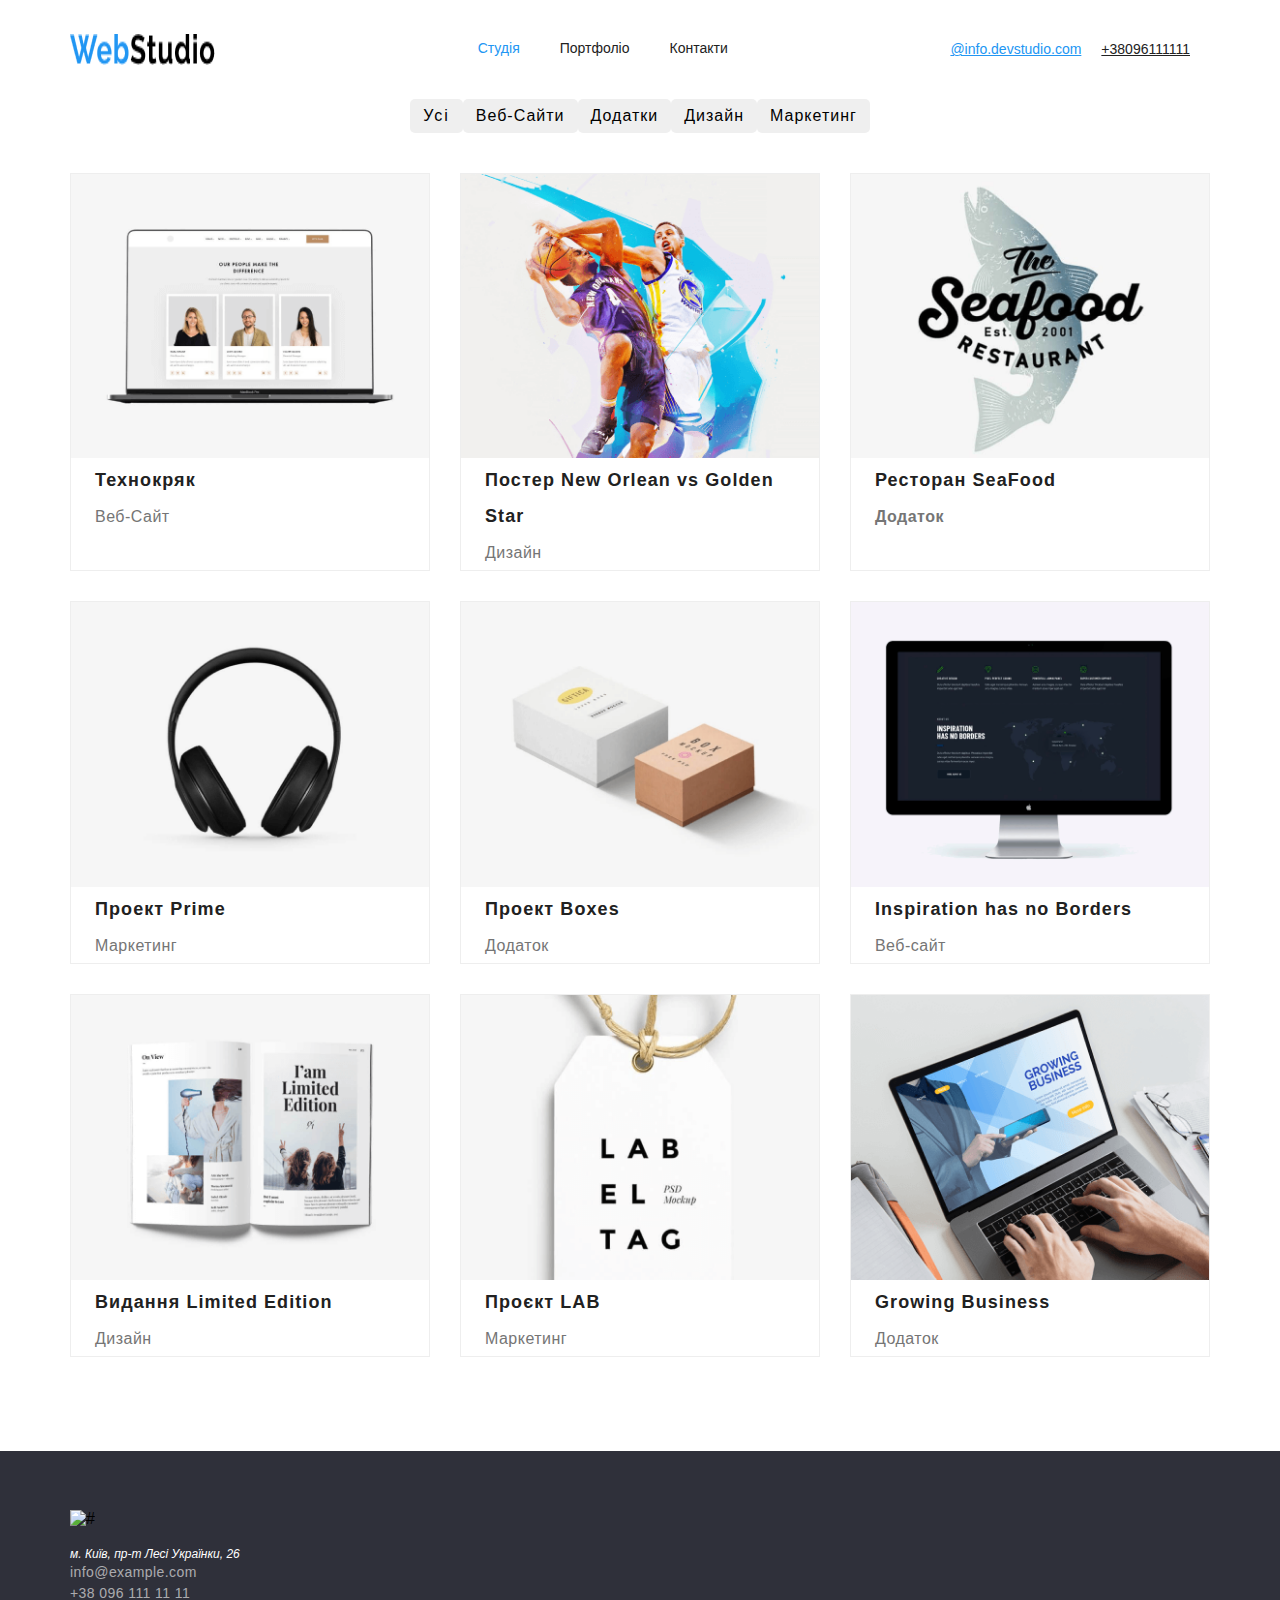
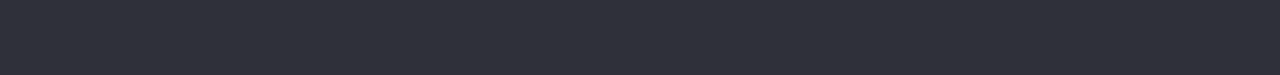
==== portfolio.html @ 406a7223 "HW-10" ====
<!DOCTYPE html>
<html lang="en">
  <head>
    <meta charset="UTF-8" />
    <meta name="viewport" content="width=device-width, initial-scale=1.0" />
    <title>HW-9</title>
    <link rel="stylesheet" href="css/normalize.css">
    <link rel="stylesheet" href="css/main.css">
    <link rel="stylesheet" href="css/portfolio.css" />
  </head>
  <body>
    <header class="header">
      <div class="container">
      <img class="header-img" src="Img/webstudiochernii.png" alt="#" />
     
      <nav class="header-nav">
        <ul class="header-nav-list">
          <li class="header-nav-item_active"><a href="/index.html">Студія</a></li>
          <li class="header-nav-item"><a href="portfolio.html" target="_blank">Портфоліо</a></li>
          <li class="header-nav-item"><a href="#">Контакти</a></li>
        </ul>
      </nav>
       <div class="mail-tel">
      <a class="header-mail" href="mailto:@info.devstudio.com"
        >@info.devstudio.com</a
      >
      <a class="header-tel" href="tel:+38096111111">+38096111111</a>
    </div>
    </div>
    
    </header>
    <main>
      <div class="container">
      <div class="container-for-button123">
        <button class="button1 but" type="button">Усі</button>
        <button class="button2 but" type="button">Веб-Сайти</button>
        <button class="button3 but" type="button">Додатки</button>
        <button class="button4 but" type="button">Дизайн</button>
        <button class="button5 but" type="button">Маркетинг</button>
      </div>
      <section class="sec2">
        <figure class="figures">
          <img src="Img/foto.png" alt="#" width="250px" />
          <figcaption class="texnokrak">
            Технокряк <br />
            <span class="vtexnokrak"> Веб-Сайт</span>
          </figcaption>
        </figure>
       
        <figure class="figures">
          <img src="Img/img (1).png" alt="#" width="250px" />
          <figcaption class="poster1">
            Постер New Orlean vs Golden Star <br />
            <span class="poster1-2"> Дизайн</span>
          </figcaption>
        </figure>
       
        <figure class="figures">
          <img src="Img/img копія.png" alt="#" width="250px" />
          <figcaption class="poster2">
            Ресторан SeaFood <br />
            <span class="poster2-2"> Додаток</span>
          </figcaption>
        </figure>
      
        <figure class="figures">
          <img
            src="Img/img копія 2.png"
            alt="#"
            width="250px"
          />
          <figcaption class="poster3">
            Проект Prime <br />
            <span class="poster3-2"> Маркетинг</span>
          </figcaption>
        </figure>
       
        <figure class="figures">
          <img
            src="Img/img копія 3.png"
            alt="#"
            width="250px"
          />
          <figcaption class="poster4">
            Проект Boxes <br />
            <span class="poster4-2">Додаток</span>
          </figcaption>
        </figure>
     
        <figure class="figures">
          <img
            src="Img/img копія 4.png"
            alt="#"
            width="250px"
          />
          <figcaption class="poster5">
            Inspiration has no Borders <br />
            <span class="poster5-2"> Веб-сайт</span>
          </figcaption>
        </figure>
    
        <figure class="figures figs">
          <img
            src="Img/img копія 5.png"
            alt="#"
            width="250px"
          />
          <figcaption class="poster6">
            Видання Limited Edition <br />
            <span class="poster6-2">Дизайн</span>
          </figcaption>
        </figure>
      
        <figure class="figures figs">
          <img
            src="Img/img копія 6.png"
            alt="#"
            width="250px"
          />
          <figcaption class="poster7">
            Проєкт LAB <br />
            <span class="poster7-2">Маркетинг</span>
          </figcaption>
        </figure>
     
        <figure class="figures figs">
          <img
            src="Img/img копія 7.png"
            alt="#"
            width="300px"
          />
          <figcaption class="poster8">
            Growing Business <br />
            <span class="poster8-2">Додаток</span>
          </figcaption>
        </figure>
      </section>
    </div>
    </main>
 
    <footer class="foot-container-1">
      <div class="container">
        <div class="foot-imgg">
      <img class="foot-img" src="Img/webstudio.png" alt="#" />
    </div>
      <div class="foot-adr">
      <address class="adress1">м. Київ, пр-т Лесі Українки, 26</address>
      <a class="email100" href="mailto:info@example.com">info@example.com</a>
        <br>
      <a class="tel22" href="tel: +38 096 111 11 11">+38 096 111 11 11</a>
    </div>
    </div>
    </footer>
  </body>
</html>
---- css/main.css ----
* {
  font-family: "Roboto", sans-serif;
}
body {
  margin: 0;
  padding: 0;
}
:root {
  --clr: #2196f3;
}

.header-nav-list {
  list-style: none;
  display: flex;
  justify-content: center;
}
.header-nav-item a {
  font-weight: 500;
  font-size: 14px;
  text-decoration: none;
  margin: 20px;
  color: #212121;
  vertical-align: top;
}
.header-nav-item_active a {ƒ
  font-weight: 500;
  font-size: 14px;
  text-decoration: none;
  margin: 20px;
  color: #212121;
  vertical-align: top;
  color: var(--clr);
}
.header-nav-item:hover a {
  color: var(--clr);
}

.header-mail {
  color: var(--clr);
  font-size: 14px;
  font-weight: 500;
  text-align: left;
  display: flex;
  justify-content: right;
  padding-right: 20px;
}
.header-tel {
  color: #212121;
  font-size: 14px;
  font-weight: 500;
  text-align: left;
  display: flex;
  justify-content: right;
  padding-right: 20px;
}

.header-tel:hover {
  color: var(--clr);
}
.efektivni {
  padding: 200px 0;
  background-color: #2f303a;
background-image:
 linear-gradient(
  to bottom,
  rgba(47, 48, 58, 0.4) ,
  rgba(47, 49, 60, 0.4)
 )
 ,
url("../Img/overlay.png");
background-position: center;
background-size: cover;
background-repeat: no-repeat;

}

.main-h {
 
text-align: center;
  color: white;
  font-size: 44px;
  font-weight: 900;
  line-height: 1.5;
  letter-spacing: 0.06em;
}
/* .main-button {
  
  display: block;
  margin: 20px auto 20px;
} */
.main-button {
  display: block;
  margin: 20px auto 20px;
  flex-direction: column;
  align-items: center;
  padding: 6px 14px;
  font-family: -apple-system, BlinkMacSystemFont, 'Roboto', sans-serif;
  border-radius: 6px;
  border: none;

  color: #fff;
  background: linear-gradient(180deg, #4B91F7 0%, #367AF6 100%);
   background-origin: border-box;
  box-shadow: 0px 0.5px 1.5px rgba(54, 122, 246, 0.25), inset 0px 0.8px 0px -0.25px rgba(255, 255, 255, 0.2);
  user-select: none;
  -webkit-user-select: none;
  touch-action: manipulation;
}
.main-button:focus {
  box-shadow: inset 0px 0.8px 0px -0.25px rgba(255, 255, 255, 0.2), 0px 0.5px 1.5px rgba(54, 122, 246, 0.25), 0px 0px 0px 3.5px rgba(58, 108, 217, 0.5);
  outline: 0;
  padding: 7px 15px;
}
.header-img {
  display: block;
  width: 145px;
  height: 31px;
  
}
.table-govitem {
  text-transform: uppercase;
  padding-left: 65px;
  font-size: 14px;
  font-weight: 700;
  line-height: 1;
  color: #212121;
}
table {
  margin-top: 100px;
  border: 0px solid black;
  display: flex;
  justify-content: center;
}
.table-item {
  font-size: 14px;
  font-weight: 400;
  line-height: 1.5;
  padding-left: 25px;
  color: #757575;
}
.sec-h {


  font-size: 36px;
  font-weight: 700;
  line-height: 1.8;
  letter-spacing: 0.03em;
  text-align: center;
  padding-bottom: 50px;
}
.div {
  display: flex;
  flex-direction: column;

}
.main_sec_divv {
  justify-content: center;
}
.container-img {

  margin-bottom: 94px;
  display: flex;
  justify-content: space-between;
}

.main_section_title {
padding-top: 94px;
margin-bottom: 50px;
}
.main-secc {
  background-color: #f5f4fa;
}
.main-secc h1 {
  font-size: 36px;
  font-weight: 700;
  line-height: 175%;
  text-align: center;
  padding-top: 100px;
}

.secc-figure {
  display: inline-block;
  vertical-align: middle;
  margin: 0;
  box-shadow:  0 2px 5px 2px    rgba(0, 0, 0, 0.14);
 
}
.secc-figure figcaption {
  margin-top: 30px;
  margin-bottom: 30px;
  
}



.container-figure {
  padding-bottom: 94px;
  display: flex;
  justify-content: space-between;
} 
.secc-figure img {
  width: 220px;
}
.secc-figure figcaption {
  font-size: 16px;
  font-weight: 500;
  line-height: 1.1;
  text-align: center;
  color: #212121;
}
.secc_figure_span {
  font-size: 16px;
  font-weight: 400;
  line-height: 1.1;
  text-align: center;
  color: #757575;
}
.footer {
  padding-top: 40px;
  padding-bottom: 40px;
  background-color: #2f303a;
}
.footer address {
  font-size: 14px;
  font-weight: 400;
  line-height: 1.3;
  color: #ffffff;
}
.footer a {
  text-decoration: none;
  font-size: 14px;
  font-weight: 400;
  line-height: 1.3;
  color: rgba(255, 255, 255, 0.6);
}

.foot-adr {
  margin-top: 20px;
  margin-bottom: 9px;
}
#foot-email {
  margin-top: 9px ;
}
.foot-container {

}
.header {
  padding-top: 24px;
  padding-bottom: 25px;
}
.header .container { 
  display: flex;
  justify-content: space-between;
  align-items: center; 
}
.container {
  max-width: 1170px;
  padding: 0 15px;
  margin: 0 auto;
}

.mail-tel {
  display: flex;
}
.main-list {
  margin:  94px 0 94px 0;
  list-style: none;
  display: flex;
  justify-content: space-between;
  padding: 0;
}

.mail-item  h3 {
  font-weight: 700;
  color: rgba(33, 33, 33, 1);
  text-transform: uppercase;
  font-size: 16px;
}
.mail-item p {
color: rgba(117, 117, 117, 1);
}
.mail-item::before {
 content: "";
 background-image: url("../Img/antenna\ 1.png");
 background-color: rgba(245, 244, 250, 1);
 display: block;
 width: 100%;
 height: 100px;
 background-repeat: no-repeat;
 background-position: center;
}
.mail-item2::before {
  background-image: url(../Img/clock\ 1.png); 
}
.mail-item3::before {
  background-image: url("../Img/diagram\ 1.png"); 
}
.mail-item4::before {
  background-image: url("../Img/astronaut\ 1.png");
}
---- css/portfolio.css ----
*{
  font-weight: "Roboto", sans-serif;
  font-weight: 400;
  box-sizing: border-box;
}

.top-container {
  border-radius: 10px 10px 10px;
  padding-bottom: 10px;
  padding-top: 10px;
  border: 0 solid black;
}
.studio {
  font-family: "Roboto" , sans-serif;
  font-size: 14px;
  font-weight: 500;
  line-height: 1.2;
  letter-spacing: 0.02em;
  text-align: left;
  text-decoration: none;
  color: rgba(33, 33, 33, 1);
  
}

.webstudio1 {
  font-weight: 700;
  size: 26px;
  line-height: 2;
  color: rgba(33, 150, 243, 1);
  text-decoration: none;
 
}

.mail1 {
  text-decoration: none;
  color: cornflowerblue;
  font-family: "Roboto" , sans-serif;
  font-size: 14px;
  font-weight: 300;
  line-height: 1.2;
  letter-spacing: 0.02em;
  text-align: left;

}

.tel1 {
  font-family: "Roboto" , sans-serif;
  font-size: 14px;
  font-weight: 300;
  line-height: 1.2;
  letter-spacing: 0.02em;
  text-align: left;
  text-decoration: none;
  color: rgba(117, 117, 117, 1);
 
}

.studio:hover {
  color: rgba(33, 150, 243, 1);
}

.portfolio22 {
  font-family: "Roboto" , sans-serif;
  font-size: 14px;
  font-weight: 500;
  line-height: 1.2;
  letter-spacing: 0.02em;
  text-align: left;
  text-decoration: none;
  color: rgba(33, 33, 33, 1);

}

.portfolio22:hover {
  color: rgba(33, 150, 243, 1);
}

.kontakti {
  font-family: "Roboto" , sans-serif;
  font-size: 14px;
  font-weight: 500;
  line-height:1.2;
  letter-spacing: 0.02em;
  text-align: left;
  text-decoration: none;
  color: rgba(33, 33, 33, 1);

}
.kontakti:hover {
  color: rgba(33, 150, 243, 1);
}
.button1 {
  font-family: "Roboto" , sans-serif;
  font-weight: 500;
  font-size: 16px;
  line-height: 1.2px;
  letter-spacing: 2px;
  padding: 7px 13px;
  border: 0px solid black;
  border-radius: 5px;
}
.button1:hover {
  color: white;
  background-color: rgba(33, 150, 243, 1);
}
.button2 {
  font-family: "Roboto" , sans-serif;
  font-weight: 500;
  font-size: 16px;
  line-height: 1.2;
  letter-spacing: 1px;
  padding: 7px 13px;
  border: 0px solid black;
  border-radius: 5px;
}
.button2:hover {
  color: white;
  background-color: rgba(33, 150, 243, 1);
}

.button3 {
  font-family: "Roboto" , sans-serif;
  font-weight: 500;
  font-size: 16px;
  line-height: 1.2;
  letter-spacing: 1px;
  padding: 7px 13px;
  border: 0px solid black;
  border-radius: 5px;
}
.button3:hover {
  color: white;
  background-color: rgba(33, 150, 243, 1);
}
.button4 {
  font-family: "Roboto" , sans-serif;
  font-weight: 500;
  font-size: 16px;
  line-height: 1.2;
  letter-spacing: 1px;
  padding: 7px 13px;
  border: 0px solid black;
  border-radius: 5px;
}
.button4:hover {
  color: white;
  background-color: rgba(33, 150, 243, 1);
}
.button5 {
  font-family: "Roboto" , sans-serif;
  font-weight: 500;
  font-size: 16px;
  line-height: 1.2;
  letter-spacing: 1px;
  padding: 7px 13px;
  border: 0px solid black;
  border-radius: 5px;
}
.button5:hover {
  color: white;
  background-color: rgba(33, 150, 243, 1);
}

.texnokrak {
  color: rgba(33, 33, 33, 1);
font-size: 18px;
font-weight: 700;
line-height: 36px;
letter-spacing: 0.06em;
text-align: left;

}
.vtexnokrak {
  font-size: 16px;
  font-family: "Roboto" , sans-serif;
  font-weight: 400;
  line-height: 30px;
  letter-spacing: 0.03em;
  text-align: left;
  color: rgba(117, 117, 117, 1);
}
.poster1 {
  color: rgba(33, 33, 33, 1);
font-size: 18px;
font-weight: 700;
line-height: 36px;
letter-spacing: 0.06em;
text-align: left;
  
}
.poster1-2 {
  font-size: 16px;
  font-family: "Roboto" , sans-serif;
  font-weight: 400;
  line-height: 2;
  letter-spacing: 0.03em;
  text-align: left;
  color: rgba(117, 117, 117, 1);
}
.poster2 {
  color: rgba(33, 33, 33, 1);
font-size: 18px;
font-weight: 700;
line-height: 36px;
letter-spacing: 0.06em;
text-align: left;

}
.poster2-2 {
  font-size: 16px;
  font-family: "Roboto" , sans-serif;
  font-weight: 900;
  line-height: 2;
  letter-spacing: 0.03em;
  text-align: left;
  color: rgba(117, 117, 117, 1);
}
.poster3 {
  color: rgba(33, 33, 33, 1);
  font-size: 18px;
  font-weight: 700;
  line-height: 36px;
  letter-spacing: 0.06em;
  text-align: left;


}
.poster3-2 {
  color: rgba(117, 117, 117, 1);
  font-size: 16px;
  font-family: "Roboto" , sans-serif;
  font-weight: 400;
  line-height: 2;
  letter-spacing: 0.03em;
  text-align: left;
}
.poster4 {
  color: rgba(33, 33, 33, 1);
  font-size: 18px;
  font-weight: 700;
  line-height: 36px;
  letter-spacing: 0.06em;
  text-align: left;
}
.poster4-2 {
  color: rgba(117, 117, 117, 1);
  font-size: 16px;
  font-family: "Roboto" , sans-serif;
  font-weight: 400;
  line-height: 2;
  letter-spacing: 0.03em;
  text-align: left;
}
.poster5 {
  color: rgba(33, 33, 33, 1);
  font-size: 18px;
  font-weight: 700;
  line-height: 36px;
  letter-spacing: 0.06em;
  text-align: left;
}
.poster5-2 {
  color: rgba(117, 117, 117, 1);
  font-size: 16px;
  font-family: "Roboto" , sans-serif;
  font-weight: 400;
  line-height: 2;
  letter-spacing: 0.03em;
  text-align: left;
}
.poster6 {
  color: rgba(33, 33, 33, 1);
  font-size: 18px;
  font-weight: 700;
  line-height: 36px;
  letter-spacing: 0.06em;
  text-align: left;
}
.poster6-2 {
  color: rgba(117, 117, 117, 1);
  font-size: 16px;
  font-family: "Roboto" , sans-serif;
  font-weight: 400;
  line-height: 2;
  letter-spacing: 0.03em;
  text-align: left;
}
.poster7 {
  color: rgba(33, 33, 33, 1);
  font-size: 18px;
  font-weight: 700;
  line-height: 36px;
  letter-spacing: 0.06em;
  text-align: left;
}
.poster7-2 {
  color: rgba(117, 117, 117, 1);
  font-size: 16px;
  font-family: "Roboto" , sans-serif;
  font-weight: 400;
  line-height: 2;
  letter-spacing: 0.03em;
  text-align: left;
}
.poster8 {
  color: rgba(33, 33, 33, 1);
  font-size: 18px;
  font-weight: 700;
  line-height: 36px;
  letter-spacing: 0.06em;
  text-align: left;
}
.poster8-2 {
  color: rgba(117, 117, 117, 1);
  font-size: 16px;
  font-family: "Roboto" , sans-serif;
  font-weight: 400;
  line-height: 2;
  letter-spacing: 0.03em;
  text-align: left;
}

.sec2 {
  display: flex;
  flex-wrap: wrap;
  gap: 30px ;
}

.container-for-button123 {
  display: flex;
  justify-content: center;
  display: flex;
  margin: 0;
  margin-bottom: 40px;
}
.figures {
  margin: 0;
  flex-basis: calc((100% - 60px) / 3);
  border: 1px solid rgba(238, 238, 238, 1) ;
  gap: 30px ;
}
.foot-container-1 {
  font-family: "Roboto" , sans-serif;
  font-weight: 300;
  background-color: rgba(47, 48, 58, 1);
  padding-bottom: 62px;
  padding-top: 59px;
}
.adress1 {
  color: white;
  font-size: 12px;
}
.email100 {
  color: rgba(255, 255, 255, 0.6);
  text-decoration: none;
  font-size: 14px;
  font-family: "Roboto" , sans-serif;
  font-weight: 300;
  font-size: 14px;
  font-weight: 400;
  line-height: 1.5;
  letter-spacing: 0.03em;
  text-align: left;
}
.tel22 {
  font-size: 14px;
  font-family: "Roboto" , sans-serif;
  font-weight: 300;
  line-height: 1.5;
  letter-spacing: 0.03em;
  text-align: left;
  color: rgba(255, 255, 255, 0.6);
  text-decoration: none;
  
}
.figures img {
  width: 100%;
}
.figures figcaption {
  padding: 0 0 0 24px;
}
.figures:hover {
  box-shadow:  0 2px 0 1px rgba(33, 33, 33, 25%);
}
.figs {
  margin-bottom: 94px;
}
.but:hover {
  box-shadow: 0 3px 0 1px rgba(33, 33, 33, 10%);
}
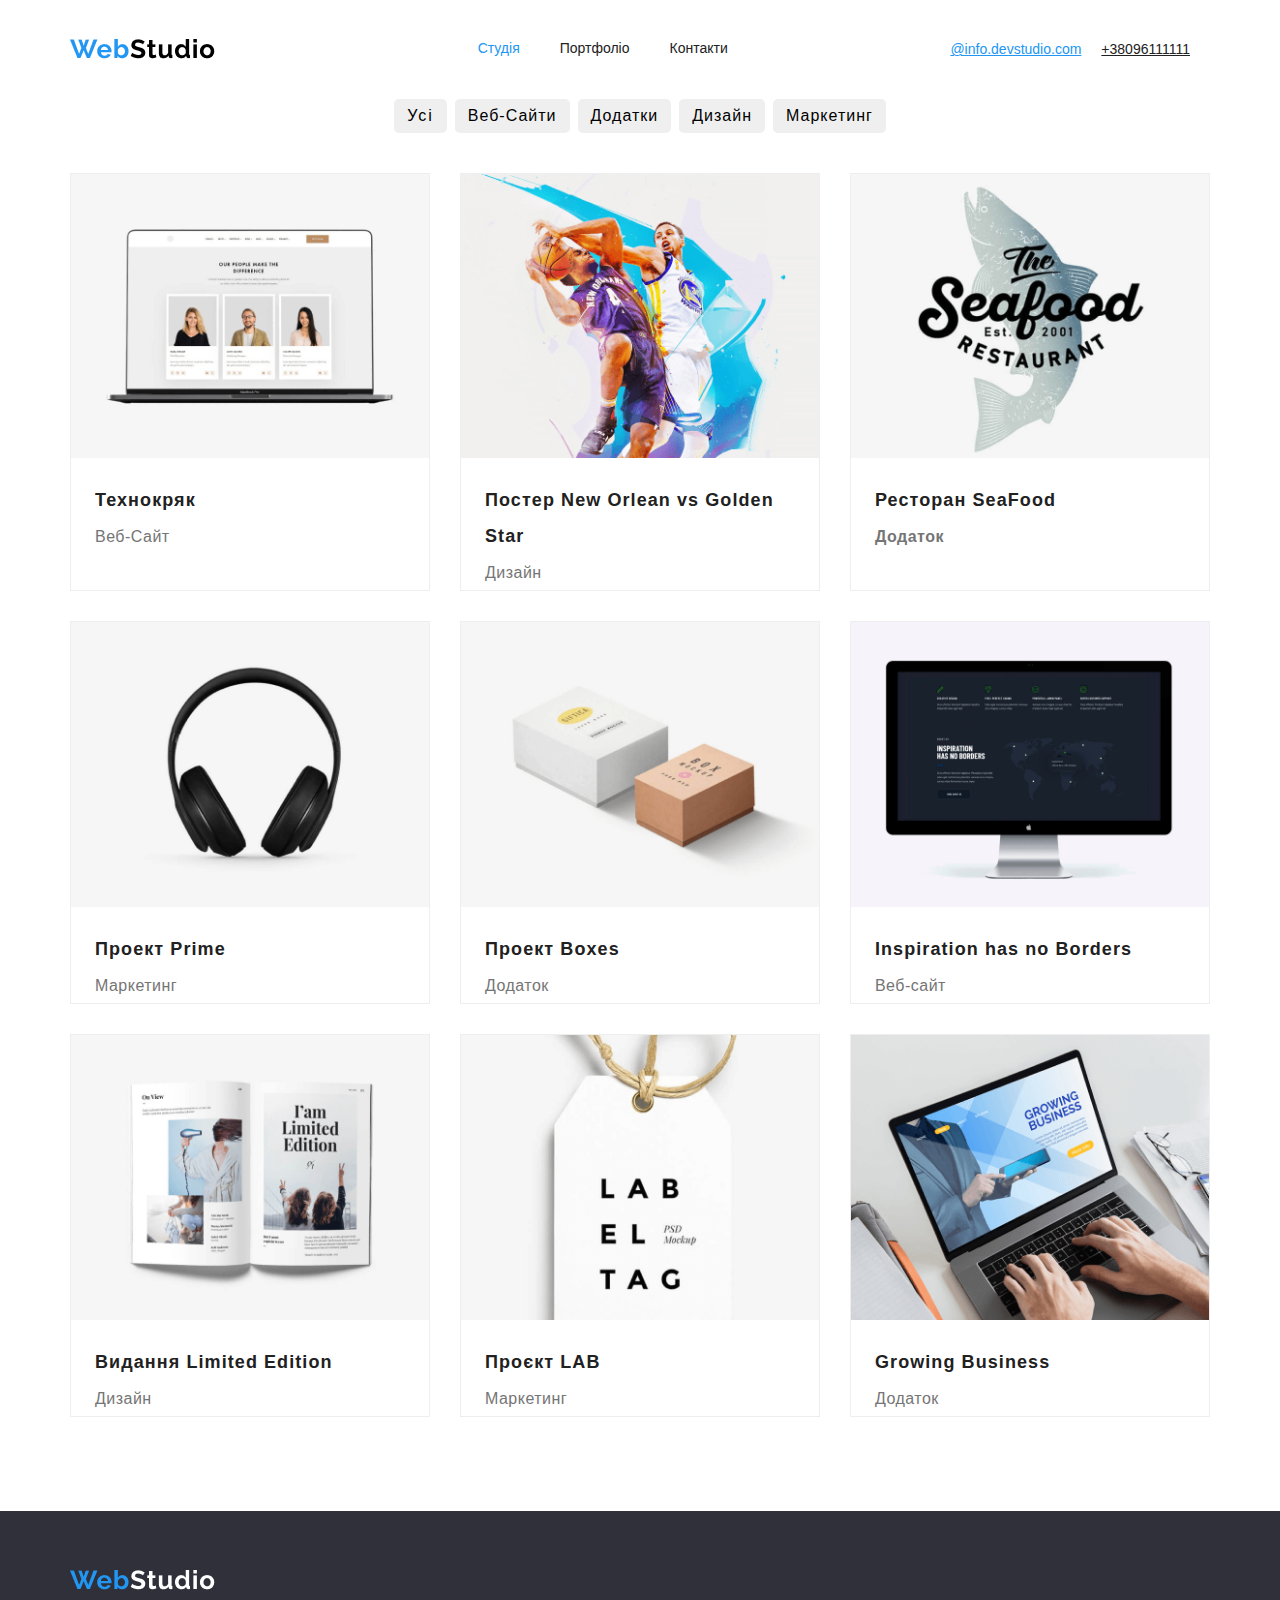
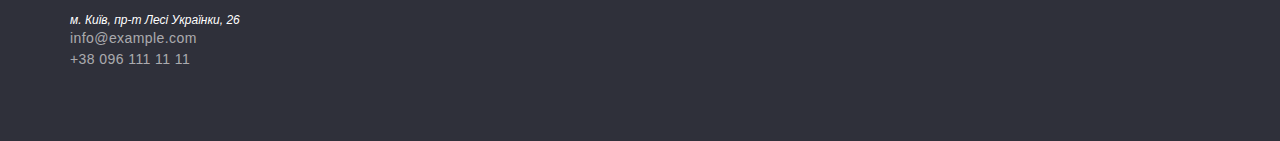
==== commit c297cd61: "all new" ====
--- a/portfolio.html
+++ b/portfolio.html
@@ -141,7 +141,7 @@
     <footer class="foot-container-1">
       <div class="container">
         <div class="foot-imgg">
-      <img class="foot-img" src="Img/webstudio.png" alt="#" />
+      <img class="foot-img" src="Img/webstudiobilii.png" alt="#" />
     </div>
       <div class="foot-adr">
       <address class="adress1">м. Київ, пр-т Лесі Українки, 26</address>
--- a/css/main.css
+++ b/css/main.css
@@ -1,10 +1,12 @@
 * {
   font-family: "Roboto", sans-serif;
 }
+
 body {
   margin: 0;
   padding: 0;
 }
+
 :root {
   --clr: #2196f3;
 }
@@ -14,6 +16,7 @@
   display: flex;
   justify-content: center;
 }
+
 .header-nav-item a {
   font-weight: 500;
   font-size: 14px;
@@ -22,7 +25,8 @@
   color: #212121;
   vertical-align: top;
 }
-.header-nav-item_active a {ƒ
+
+.header-nav-item_active a {
   font-weight: 500;
   font-size: 14px;
   text-decoration: none;
@@ -31,6 +35,7 @@
   vertical-align: top;
   color: var(--clr);
 }
+
 .header-nav-item:hover a {
   color: var(--clr);
 }
@@ -44,6 +49,7 @@
   justify-content: right;
   padding-right: 20px;
 }
+
 .header-tel {
   color: #212121;
   font-size: 14px;
@@ -57,32 +63,30 @@
 .header-tel:hover {
   color: var(--clr);
 }
+
 .efektivni {
   padding: 200px 0;
   background-color: #2f303a;
-background-image:
- linear-gradient(
-  to bottom,
-  rgba(47, 48, 58, 0.4) ,
-  rgba(47, 49, 60, 0.4)
- )
- ,
-url("../Img/overlay.png");
-background-position: center;
-background-size: cover;
-background-repeat: no-repeat;
-
+  background-image: linear-gradient(
+      to bottom,
+      rgba(47, 48, 58, 0.4),
+      rgba(47, 49, 60, 0.4)
+    ),
+    url("../Img/overlay.png");
+  background-position: center;
+  background-size: cover;
+  background-repeat: no-repeat;
 }
 
 .main-h {
- 
-text-align: center;
+  text-align: center;
   color: white;
   font-size: 44px;
   font-weight: 900;
   line-height: 1.5;
   letter-spacing: 0.06em;
 }
+
 /* .main-button {
   
   display: block;
@@ -94,29 +98,33 @@
   flex-direction: column;
   align-items: center;
   padding: 6px 14px;
-  font-family: -apple-system, BlinkMacSystemFont, 'Roboto', sans-serif;
+  font-family: -apple-system, BlinkMacSystemFont, "Roboto", sans-serif;
   border-radius: 6px;
   border: none;
 
   color: #fff;
-  background: linear-gradient(180deg, #4B91F7 0%, #367AF6 100%);
-   background-origin: border-box;
-  box-shadow: 0px 0.5px 1.5px rgba(54, 122, 246, 0.25), inset 0px 0.8px 0px -0.25px rgba(255, 255, 255, 0.2);
+  background: linear-gradient(180deg, #4b91f7 0%, #367af6 100%);
+  background-origin: border-box;
+  box-shadow: 0px 0.5px 1.5px rgba(54, 122, 246, 0.25),
+    inset 0px 0.8px 0px -0.25px rgba(255, 255, 255, 0.2);
   user-select: none;
   -webkit-user-select: none;
   touch-action: manipulation;
 }
+
 .main-button:focus {
-  box-shadow: inset 0px 0.8px 0px -0.25px rgba(255, 255, 255, 0.2), 0px 0.5px 1.5px rgba(54, 122, 246, 0.25), 0px 0px 0px 3.5px rgba(58, 108, 217, 0.5);
+  box-shadow: inset 0px 0.8px 0px -0.25px rgba(255, 255, 255, 0.2),
+    0px 0.5px 1.5px rgba(54, 122, 246, 0.25),
+    0px 0px 0px 3.5px rgba(58, 108, 217, 0.5);
   outline: 0;
   padding: 7px 15px;
 }
+
 .header-img {
   display: block;
   width: 145px;
-  height: 31px;
-  
-}
+}
+
 .table-govitem {
   text-transform: uppercase;
   padding-left: 65px;
@@ -125,12 +133,14 @@
   line-height: 1;
   color: #212121;
 }
+
 table {
   margin-top: 100px;
   border: 0px solid black;
   display: flex;
   justify-content: center;
 }
+
 .table-item {
   font-size: 14px;
   font-weight: 400;
@@ -138,9 +148,8 @@
   padding-left: 25px;
   color: #757575;
 }
+
 .sec-h {
-
-
   font-size: 36px;
   font-weight: 700;
   line-height: 1.8;
@@ -148,28 +157,31 @@
   text-align: center;
   padding-bottom: 50px;
 }
+
 .div {
   display: flex;
   flex-direction: column;
-
-}
+}
+
 .main_sec_divv {
   justify-content: center;
 }
+
 .container-img {
-
   margin-bottom: 94px;
   display: flex;
   justify-content: space-between;
 }
 
 .main_section_title {
-padding-top: 94px;
-margin-bottom: 50px;
-}
+  padding-top: 94px;
+  margin-bottom: 50px;
+}
+
 .main-secc {
   background-color: #f5f4fa;
 }
+
 .main-secc h1 {
   font-size: 36px;
   font-weight: 700;
@@ -178,29 +190,28 @@
   padding-top: 100px;
 }
 
+
+
+.secc-figure figcaption {
+  margin-top: 30px;
+  margin-bottom: 30px;
+}
 .secc-figure {
   display: inline-block;
   vertical-align: middle;
   margin: 0;
-  box-shadow:  0 2px 5px 2px    rgba(0, 0, 0, 0.14);
- 
-}
-.secc-figure figcaption {
-  margin-top: 30px;
-  margin-bottom: 30px;
-  
-}
-
-
-
+  box-shadow: 0 2px 5px 2px rgba(0, 0, 0, 0.14);
+}
 .container-figure {
   padding-bottom: 94px;
   display: flex;
   justify-content: space-between;
-} 
+}
+
 .secc-figure img {
-  width: 220px;
-}
+  width: 100%;
+}
+
 .secc-figure figcaption {
   font-size: 16px;
   font-weight: 500;
@@ -208,24 +219,32 @@
   text-align: center;
   color: #212121;
 }
+
 .secc_figure_span {
   font-size: 16px;
   font-weight: 400;
   line-height: 1.1;
   text-align: center;
   color: #757575;
-}
+  margin-top: 10px;
+  display: inline-block;
+
+
+}
+
 .footer {
   padding-top: 40px;
   padding-bottom: 40px;
   background-color: #2f303a;
 }
+
 .footer address {
   font-size: 14px;
   font-weight: 400;
   line-height: 1.3;
   color: #ffffff;
 }
+
 .footer a {
   text-decoration: none;
   font-size: 14px;
@@ -238,21 +257,24 @@
   margin-top: 20px;
   margin-bottom: 9px;
 }
+
 #foot-email {
-  margin-top: 9px ;
-}
-.foot-container {
-
-}
+  margin-top: 9px;
+}
+
+
+
 .header {
   padding-top: 24px;
   padding-bottom: 25px;
 }
-.header .container { 
+
+.header .container {
   display: flex;
   justify-content: space-between;
-  align-items: center; 
-}
+  align-items: center;
+}
+
 .container {
   max-width: 1170px;
   padding: 0 15px;
@@ -262,39 +284,52 @@
 .mail-tel {
   display: flex;
 }
+
 .main-list {
-  margin:  94px 0 94px 0;
+  margin: 94px 0 94px 0;
   list-style: none;
   display: flex;
   justify-content: space-between;
   padding: 0;
 }
 
-.mail-item  h3 {
+.mail-item h3 {
   font-weight: 700;
   color: rgba(33, 33, 33, 1);
   text-transform: uppercase;
   font-size: 16px;
 }
+
 .mail-item p {
-color: rgba(117, 117, 117, 1);
-}
+  color: rgba(117, 117, 117, 1);
+}
+
 .mail-item::before {
- content: "";
- background-image: url("../Img/antenna\ 1.png");
- background-color: rgba(245, 244, 250, 1);
- display: block;
- width: 100%;
- height: 100px;
- background-repeat: no-repeat;
- background-position: center;
-}
+  content: "";
+  background-image: url("../Img/antenna\ 1.png");
+  background-color: rgba(245, 244, 250, 1);
+  display: block;
+  width: 100%;
+  height: 100px;
+  background-repeat: no-repeat;
+  background-position: center;
+}
+
 .mail-item2::before {
-  background-image: url(../Img/clock\ 1.png); 
-}
+  background-image: url(../Img/clock\ 1.png);
+}
+
 .mail-item3::before {
-  background-image: url("../Img/diagram\ 1.png"); 
-}
+  background-image: url("../Img/diagram\ 1.png");
+}
+
 .mail-item4::before {
   background-image: url("../Img/astronaut\ 1.png");
-}+}
+
+.sec-div_img,
+.sec-div_imgg,
+.sec-div_imggg {
+  width: 370px;
+}
+
--- a/css/portfolio.css
+++ b/css/portfolio.css
@@ -378,18 +378,26 @@
   width: 100%;
 }
 .figures figcaption {
+  margin-top: 20px;
   padding: 0 0 0 24px;
 }
 .figures:hover {
-  box-shadow:  0 2px 0 1px rgba(33, 33, 33, 25%);
-}
+  box-shadow: 0 5px 3px -1px rgba(0, 0, 0, 0.5), 0 -2px 2px -2px rgba(0, 0, 0, 0.5);
+}
+
 .figs {
   margin-bottom: 94px;
 }
 .but:hover {
-  box-shadow: 0 3px 0 1px rgba(33, 33, 33, 10%);
-}
-
-
-
-
+  box-shadow: 0 0 1px rgba(0, 0, 0, 0.5), 
+  0 4px 2px rgba(0, 0, 0, 0.5), 
+  0 0 1px rgba(0, 0, 0, 0.5), 
+  0 0 1px rgba(0, 0, 0, 0.5);
+}
+.but:not(:last-child) {
+  margin-right: 8px;
+}
+
+
+
+
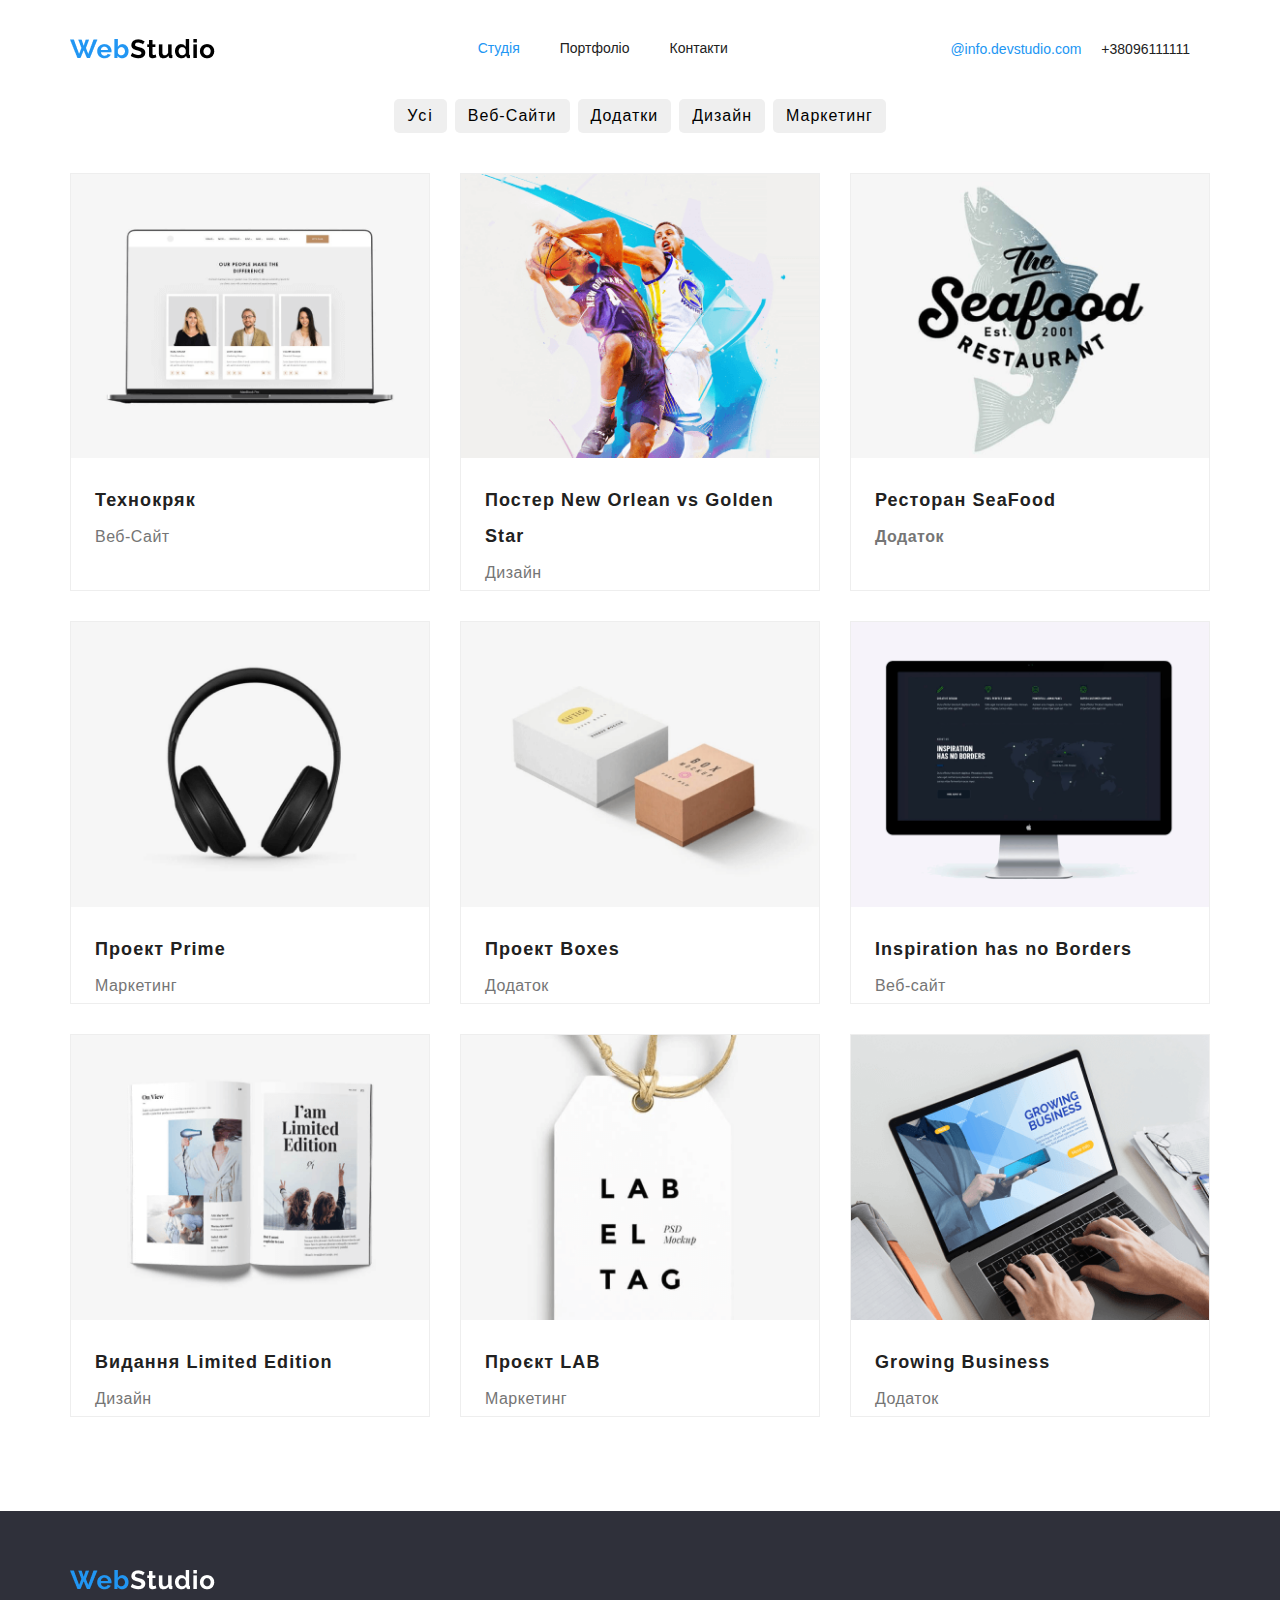
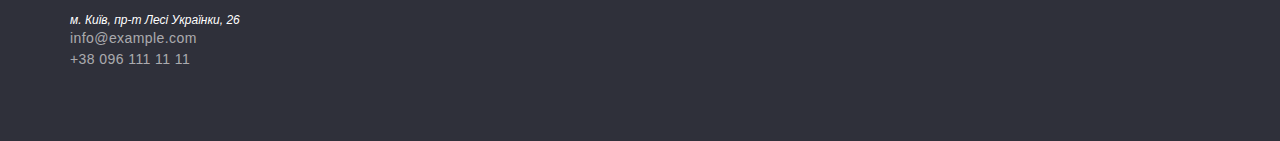
==== commit ae4ae3be: "dz 10" ====
--- a/portfolio.html
+++ b/portfolio.html
@@ -40,7 +40,7 @@
       </div>
       <section class="sec2">
         <figure class="figures">
-          <img src="Img/foto.png" alt="#" width="250px" />
+          <img class="figm"src="Img/foto.png" alt="#" width="250px" />
           <figcaption class="texnokrak">
             Технокряк <br />
             <span class="vtexnokrak"> Веб-Сайт</span>
@@ -48,7 +48,7 @@
         </figure>
        
         <figure class="figures">
-          <img src="Img/img (1).png" alt="#" width="250px" />
+          <img class="figm"src="Img/img (1).png" alt="#" width="250px" />
           <figcaption class="poster1">
             Постер New Orlean vs Golden Star <br />
             <span class="poster1-2"> Дизайн</span>
@@ -56,7 +56,7 @@
         </figure>
        
         <figure class="figures">
-          <img src="Img/img копія.png" alt="#" width="250px" />
+          <img class="figm" src="Img/img копія.png" alt="#" width="250px" />
           <figcaption class="poster2">
             Ресторан SeaFood <br />
             <span class="poster2-2"> Додаток</span>
@@ -64,7 +64,7 @@
         </figure>
       
         <figure class="figures">
-          <img
+          <img class="figm"
             src="Img/img копія 2.png"
             alt="#"
             width="250px"
@@ -76,7 +76,7 @@
         </figure>
        
         <figure class="figures">
-          <img
+          <img class="figm"
             src="Img/img копія 3.png"
             alt="#"
             width="250px"
@@ -88,7 +88,7 @@
         </figure>
      
         <figure class="figures">
-          <img
+          <img class="figm"
             src="Img/img копія 4.png"
             alt="#"
             width="250px"
@@ -100,7 +100,7 @@
         </figure>
     
         <figure class="figures figs">
-          <img
+          <img class="figm"
             src="Img/img копія 5.png"
             alt="#"
             width="250px"
@@ -112,7 +112,7 @@
         </figure>
       
         <figure class="figures figs">
-          <img
+          <img class="figm"
             src="Img/img копія 6.png"
             alt="#"
             width="250px"
@@ -124,7 +124,7 @@
         </figure>
      
         <figure class="figures figs">
-          <img
+          <img class="figm"
             src="Img/img копія 7.png"
             alt="#"
             width="300px"
--- a/css/main.css
+++ b/css/main.css
@@ -48,6 +48,7 @@
   display: flex;
   justify-content: right;
   padding-right: 20px;
+  text-decoration: none;
 }
 
 .header-tel {
@@ -58,6 +59,7 @@
   display: flex;
   justify-content: right;
   padding-right: 20px;
+  text-decoration: none;
 }
 
 .header-tel:hover {
@@ -171,6 +173,7 @@
   margin-bottom: 94px;
   display: flex;
   justify-content: space-between;
+  align-items: center;
 }
 
 .main_section_title {
@@ -189,8 +192,6 @@
   text-align: center;
   padding-top: 100px;
 }
-
-
 
 .secc-figure figcaption {
   margin-top: 30px;
@@ -228,14 +229,14 @@
   color: #757575;
   margin-top: 10px;
   display: inline-block;
-
-
 }
 
 .footer {
+  position: relative;
   padding-top: 40px;
   padding-bottom: 40px;
   background-color: #2f303a;
+  height: 200px ;
 }
 
 .footer address {
@@ -261,8 +262,6 @@
 #foot-email {
   margin-top: 9px;
 }
-
-
 
 .header {
   padding-top: 24px;
@@ -333,3 +332,227 @@
   width: 370px;
 }
 
+.span-icons i {
+  color: gray;
+  width: 50px;
+  height: 500px;
+  padding: 10px;
+}
+.span-icons i:hover {
+  background-color: #2196f3;
+}
+.section-four-link-list {
+  display: flex;
+  justify-content: space-evenly;
+}
+.section-four-link-item {
+  display: inline-block;
+  color: #afb1b8;
+  text-decoration: none;
+  padding: 10px;
+  margin-top: 10px;
+}
+
+.section-four-link-item:hover {
+  color: #ffffff;
+  background-color: #4b91f7;
+  border: 0px;
+  border-radius: 15px 15px;
+}
+.regular-clients {
+  height: 200px;
+}
+.mainn-h1 {
+  text-align: center;
+  padding-bottom: 50px;
+}
+.regular-clients-list {
+  display: flex; 
+  list-style-type: none;
+  justify-content: space-between;
+
+}
+
+.regular-clients-item i {
+  font-size: 70px;
+  width: 250px;
+  color: #afb1b8;
+  height: 250px;
+  border: 0px ;
+  border-radius: 10px 10px;
+
+}
+.regular-clients-link {
+  text-decoration: none;
+
+}
+
+.regular-clients-link i:hover {
+
+  outline: 1px solid #4b91f7;
+  color: #4b91f7;
+}
+.regular-clients-link:hover.regular-clients i {
+  color: #4b91f7;
+}
+.foot-h3 {
+  color: white;
+  text-align: center;
+  padding-left: 100px;
+}
+.foot-list i {
+  color: white;
+  border: 10px solid rgba(255, 255, 255, 0.1);
+  border-radius: 50%;
+}
+.foot-list {
+  padding-left: 100px;
+}
+.foot-wrap {
+  display: flex;
+}
+.icon-envelope {
+  padding-right: 5px;
+}
+.icon-smartphone {
+  padding-right: 5px;
+}
+.regular-clients-item i {
+  border: 1px solid rgba(175, 177, 184, 1);
+}
+.foot-list-link i:hover {
+  background-color: rgba(33, 150, 243, 1);
+  color: white;
+}
+.thumb-img {
+  width: 370px;
+  height: 290px;
+  position: absolute;
+}
+.thumb-p {
+  position: relative;
+  top: 202px;
+  font-size: 18px;
+font-weight: 700;
+
+
+  background-color: rgba(47, 48, 58, 0.8);
+  width: 370px;
+  height: 70px;
+
+  color: white;
+  display: flex;
+  justify-content: center;
+  align-items: center;
+}
+.thumb-span {
+
+  
+  font-size: 16px;
+  font-weight: 700;
+  text-transform: uppercase;
+  
+
+}
+.footer-form{
+  margin-right: 50px;
+  position: absolute;
+  top: 25%;
+  left: 50%;
+  float: right;
+  
+}
+
+.footer-form-header{
+  font-size: 14px;
+  font-weight: 500;
+  color: #fff;
+  line-height: 114%;
+  margin-bottom: 20px;
+  letter-spacing: 1.5px;
+}
+
+.footer-form-wrap{
+  display: flex;
+  justify-content: flex-end;
+}
+
+.footer-form-input{
+    padding: 15px 16px;
+    border: 1px solid rgba(255, 255, 255, 0.3);
+    background-color: rgba(33, 150, 243, 0);
+    border-radius: 4px;
+    margin-bottom: 10px;
+    resize: none; 
+    width: 326px;
+
+}
+
+.footer-form-btn{
+  display: flex;
+  border: none;
+  border-radius: 4px;
+  width: 200px;
+  height: 45px;
+  padding: 10px 28px;
+  background-color: #2196f3;
+  color: white;
+  cursor: pointer;
+  margin-left: 15px;
+}
+
+.footer-form-btn p {
+  font-size: 16px;
+  font-weight: 700;
+  line-height: 25px;
+  margin: 0 auto;
+ 
+
+}
+.icon-sendd {
+  margin-left: 30px;
+}
+.foot-container {
+  margin-top: 50px;
+}
+
+
+
+.label-inputs {
+  position: relative;
+}
+.svg-form {
+
+  fill: #212121;
+  position: absolute;
+  bottom: 4px;
+  right: 475px;
+  width: 14px;
+  height: 14px;
+  
+  
+}
+.form-input:focus + .svg-form {
+  border-radius: 2px;
+  fill:#2196F3 ;
+}
+
+  
+
+.label-inputs:focus-within .svg-form {
+  fill: #2196F3 !important;
+  }
+
+/* .svg1 {
+  position: absolute;
+  top: 53px;
+  left: 15px;
+} */
+
+
+
+.form-input {
+  padding-left: 30px !important;
+  box-sizing: border-box;
+}
+
--- a/css/portfolio.css
+++ b/css/portfolio.css
@@ -401,3 +401,4 @@
 
 
 
+
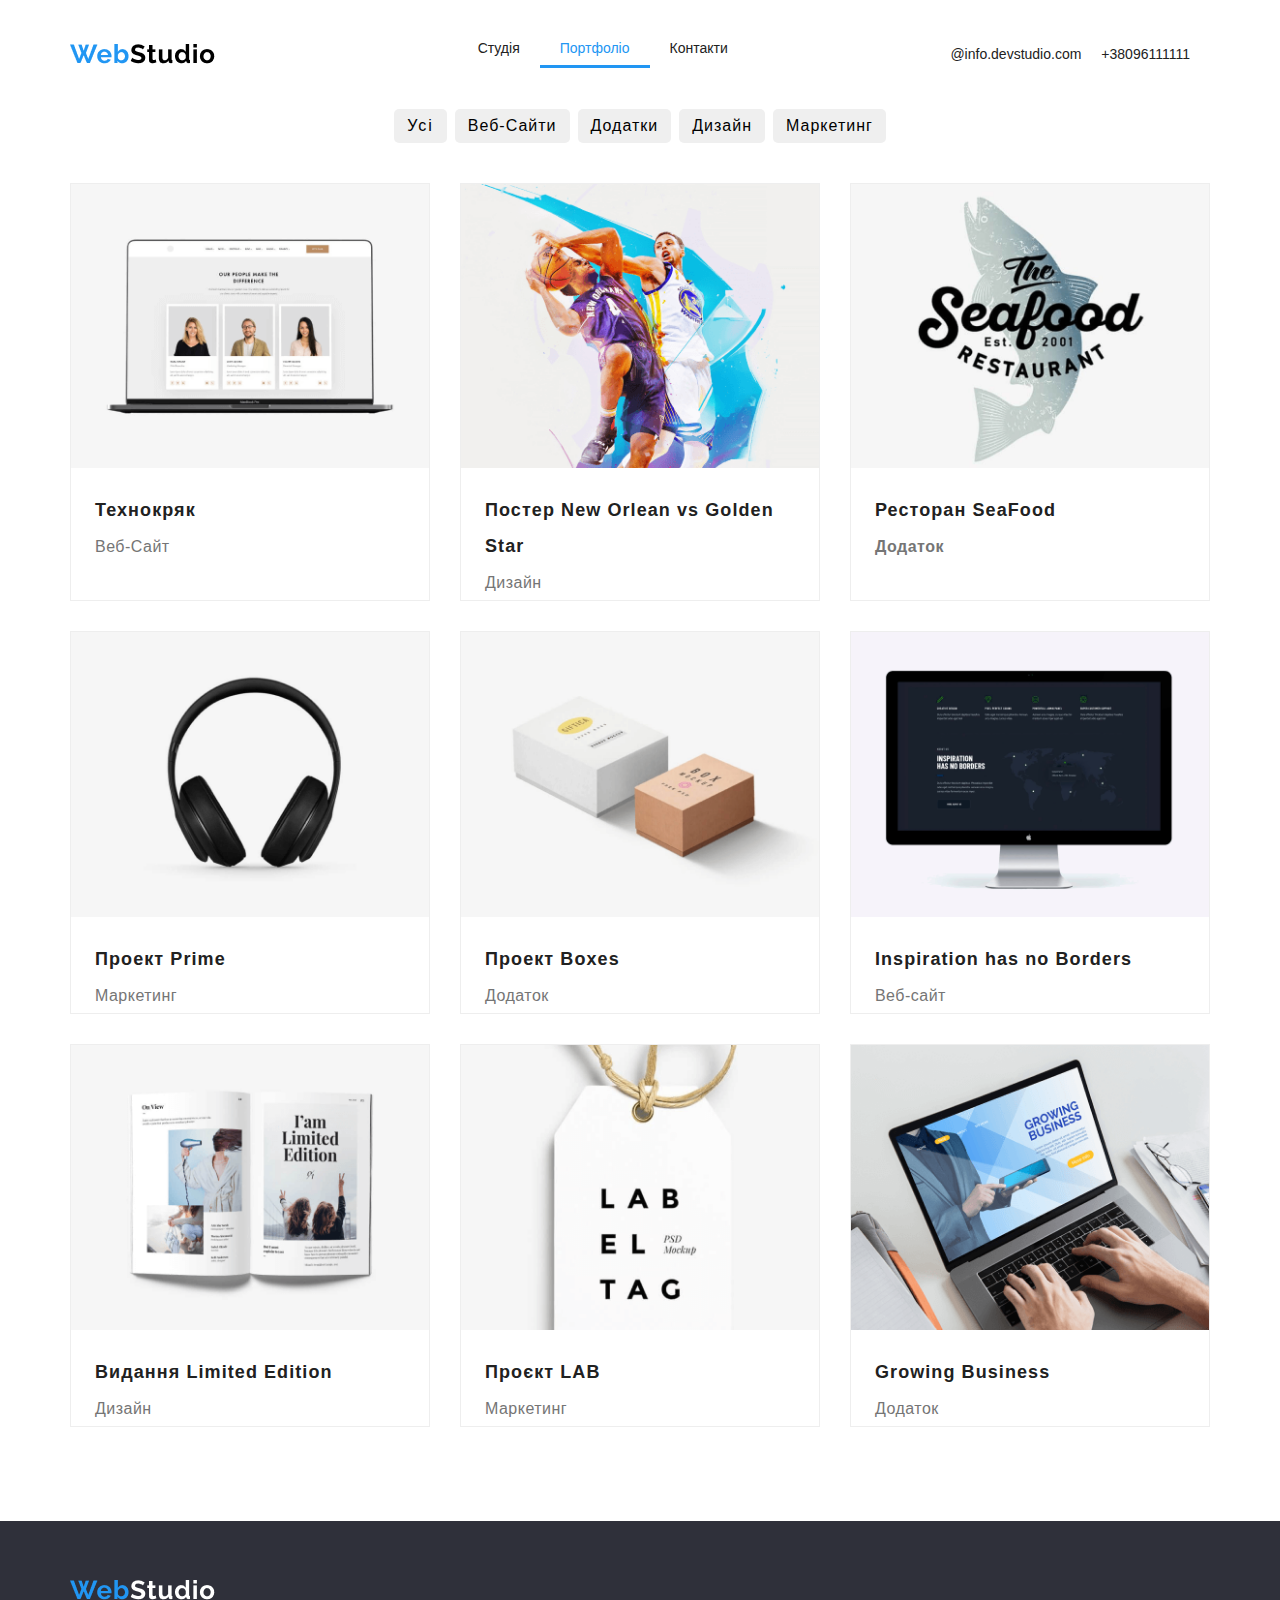
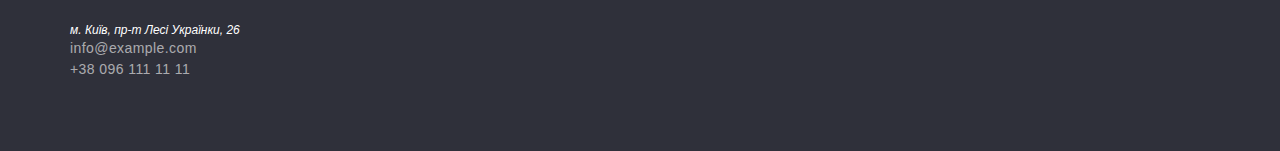
==== commit e53fea79: "hzhz" ====
--- a/portfolio.html
+++ b/portfolio.html
@@ -15,9 +15,9 @@
      
       <nav class="header-nav">
         <ul class="header-nav-list">
-          <li class="header-nav-item_active"><a href="/index.html">Студія</a></li>
-          <li class="header-nav-item"><a href="portfolio.html" target="_blank">Портфоліо</a></li>
-          <li class="header-nav-item"><a href="#">Контакти</a></li>
+          <li class="header-nav-item"><a href="index.html">Студія</a></li>
+          <li class="header-nav-item_active header_nav_link "><a href="portfolio.html" target="_blank">Портфоліо</a></li>
+          <li class="header-nav-item "><a href="#">Контакти</a></li>
         </ul>
       </nav>
        <div class="mail-tel">
@@ -39,8 +39,8 @@
         <button class="button5 but" type="button">Маркетинг</button>
       </div>
       <section class="sec2">
-        <figure class="figures">
-          <img class="figm"src="Img/foto.png" alt="#" width="250px" />
+        <figure class="figures ">
+          <img class="figm overlay"src="Img/foto.png" alt="#" width="250px" />
           <figcaption class="texnokrak">
             Технокряк <br />
             <span class="vtexnokrak"> Веб-Сайт</span>
--- a/css/main.css
+++ b/css/main.css
@@ -41,7 +41,7 @@
 }
 
 .header-mail {
-  color: var(--clr);
+  color:#212121 ;
   font-size: 14px;
   font-weight: 500;
   text-align: left;
@@ -49,6 +49,9 @@
   justify-content: right;
   padding-right: 20px;
   text-decoration: none;
+}
+.header-mail:hover {
+  color: var(--clr);
 }
 
 .header-tel {
@@ -543,11 +546,6 @@
   fill: #2196F3 !important;
   }
 
-/* .svg1 {
-  position: absolute;
-  top: 53px;
-  left: 15px;
-} */
 
 
 
@@ -555,4 +553,18 @@
   padding-left: 30px !important;
   box-sizing: border-box;
 }
-
+.header_nav_link {
+  position: relative;
+  padding-bottom: 10px;
+}
+.header-nav-item_active::after {
+  content: "";
+  position: absolute;
+  width: 100%;
+  height: 3px;
+  background-color: var(--clr);
+  bottom: 0;
+  left: 0;
+  
+  
+}
--- a/css/portfolio.css
+++ b/css/portfolio.css
@@ -1,4 +1,6 @@
-
+:root {
+  --clr: #2196f3;
+}
 *{
   font-weight: "Roboto", sans-serif;
   font-weight: 400;
@@ -397,8 +399,40 @@
 .but:not(:last-child) {
   margin-right: 8px;
 }
-
-
-
-
-
+.header-nav-list.current a::after {
+  content: '';
+  display: block;
+  width: 100%;
+  height: 2px; /* товщина підкреслення */
+  background-color: #007bff; /* колір підкреслення */
+  margin-top: 2px; /* відступ між текстом і підкресленням */
+}
+.overlay:hover {
+
+ background: rgba(33, 150, 243, 0.9);
+
+
+
+}
+.header_nav_link {
+  position: relative;
+  padding-bottom: 10px;
+}
+
+  .header-nav-item_active::after {
+    content: "";
+    position: absolute;
+    width: 100%;
+    height: 3px;
+    background-color: var(--clr);
+    bottom: 0;
+    left: 0;
+    
+    
+  }
+
+
+
+
+
+
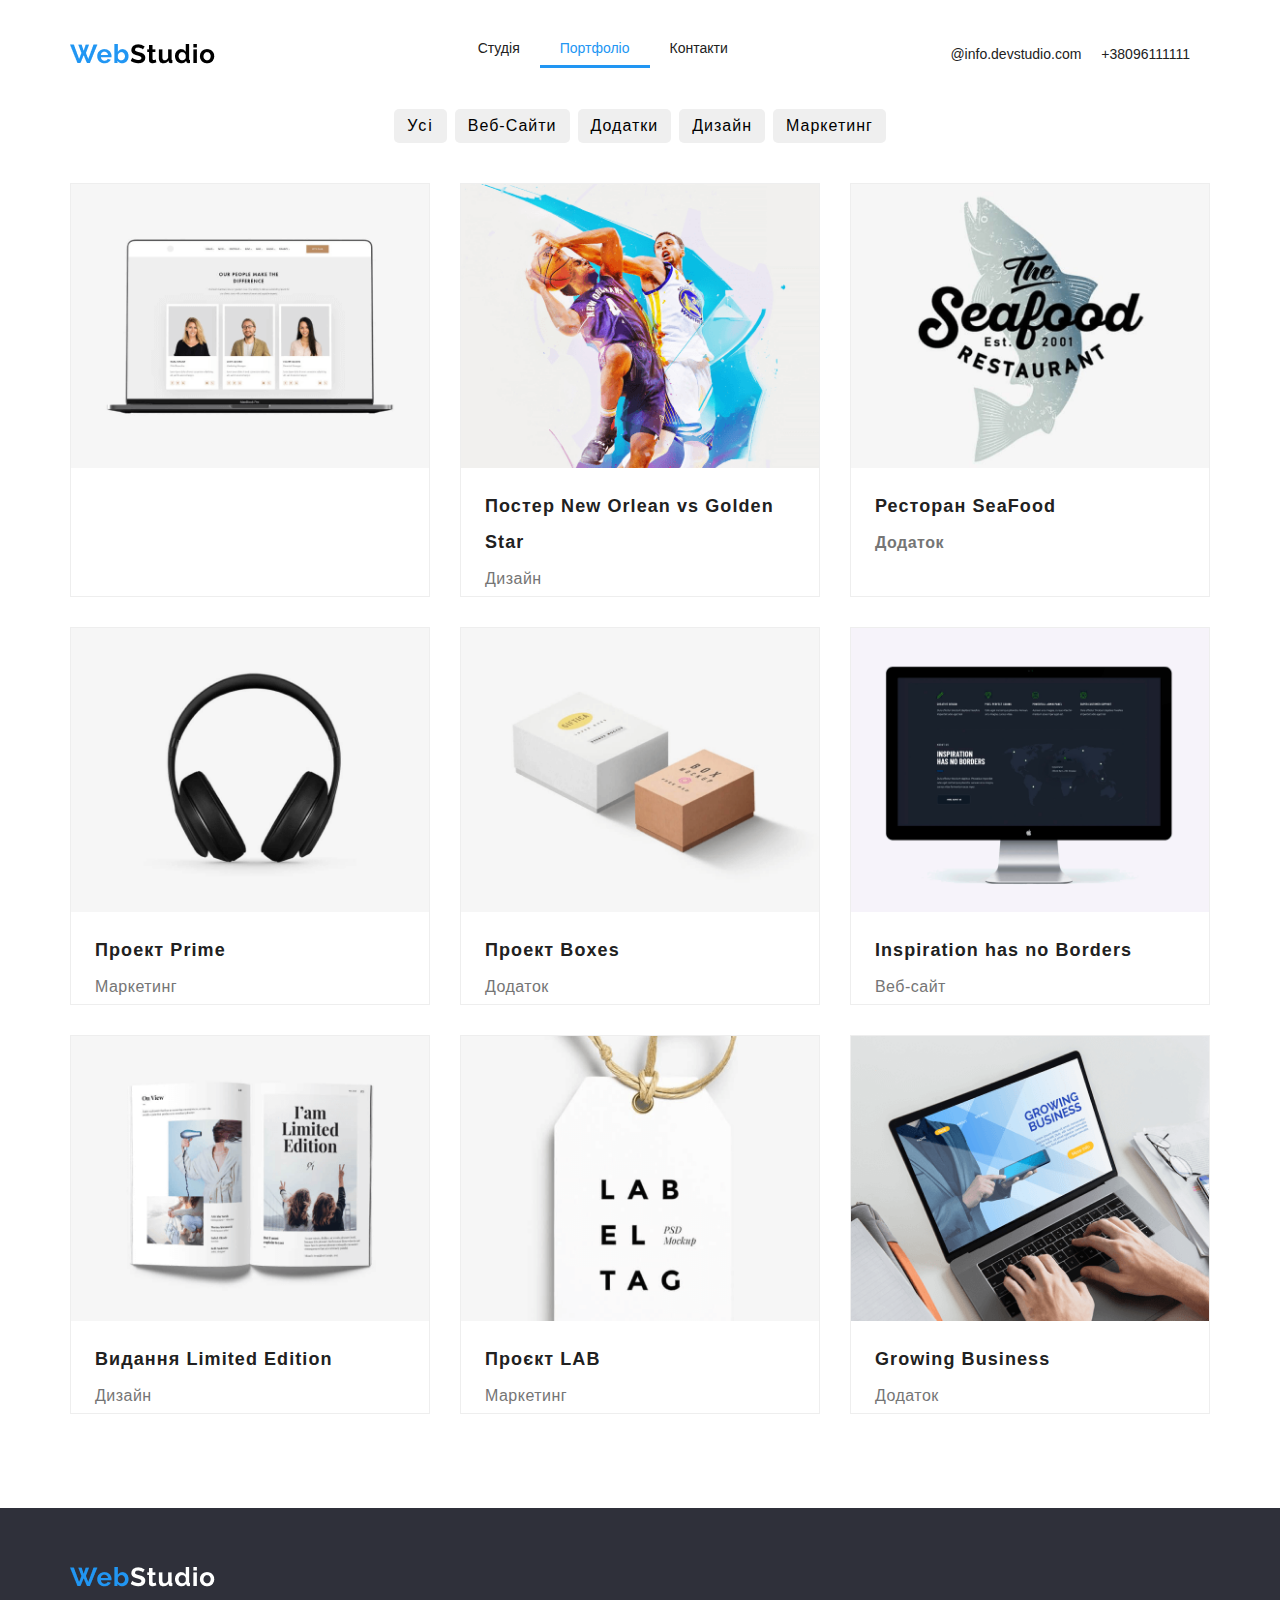
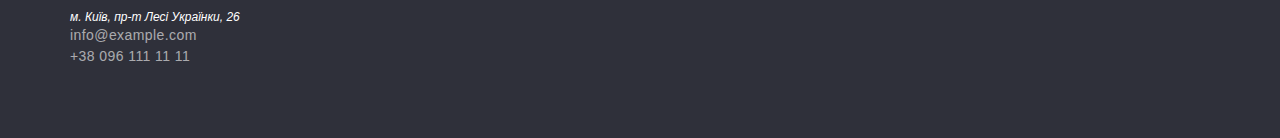
==== commit 3a3cba93: "фф" ====
--- a/portfolio.html
+++ b/portfolio.html
@@ -39,8 +39,9 @@
         <button class="button5 but" type="button">Маркетинг</button>
       </div>
       <section class="sec2">
-        <figure class="figures ">
-          <img class="figm overlay"src="Img/foto.png" alt="#" width="250px" />
+        <figure class="figures  ">
+          <img class="figm "src="Img/foto.png" alt="#" width="250px" />
+          <div class="overlay"><p >Ресурс пропонує комплексні пропозиції з різним рівнем функціоналу та сервісів. Все це дозволить відвідувачу отримати вичерпні відомості про компанію чи приватну особу</p.</div>
           <figcaption class="texnokrak">
             Технокряк <br />
             <span class="vtexnokrak"> Веб-Сайт</span>
--- a/css/portfolio.css
+++ b/css/portfolio.css
@@ -341,6 +341,7 @@
   flex-basis: calc((100% - 60px) / 3);
   border: 1px solid rgba(238, 238, 238, 1) ;
   gap: 30px ;
+  position: relative;
 }
 .foot-container-1 {
   font-family: "Roboto" , sans-serif;
@@ -407,13 +408,7 @@
   background-color: #007bff; /* колір підкреслення */
   margin-top: 2px; /* відступ між текстом і підкресленням */
 }
-.overlay:hover {
-
- background: rgba(33, 150, 243, 0.9);
-
-
-
-}
+
 .header_nav_link {
   position: relative;
   padding-bottom: 10px;
@@ -430,9 +425,46 @@
     
     
   }
-
-
-
-
-
-
+  .figm {
+    display: block;
+    width: 100%;
+
+  }
+  .overlay {
+    position: absolute;
+    top: 0;
+    bottom: 0;
+    left: 0;
+    right: 0;
+    height: 70%;
+    width: 100%;
+    opacity: 0;
+    transition: .5s ease;
+    background: rgba(33, 150, 243, 0.9);
+
+    display: flex;
+    justify-content: center;
+    align-items: center;
+    z-index: 1;
+}
+.sec2:hover .overlay {
+  opacity: 1;
+}
+.overlay p {
+  color: white;
+  font-size: 20px;
+   text-align: center;
+ 
+
+    z-index: 2; 
+
+}
+.texnokrak + .vtexnokrak {
+  z-index: 0; 
+  position: relative;
+}
+
+
+
+
+
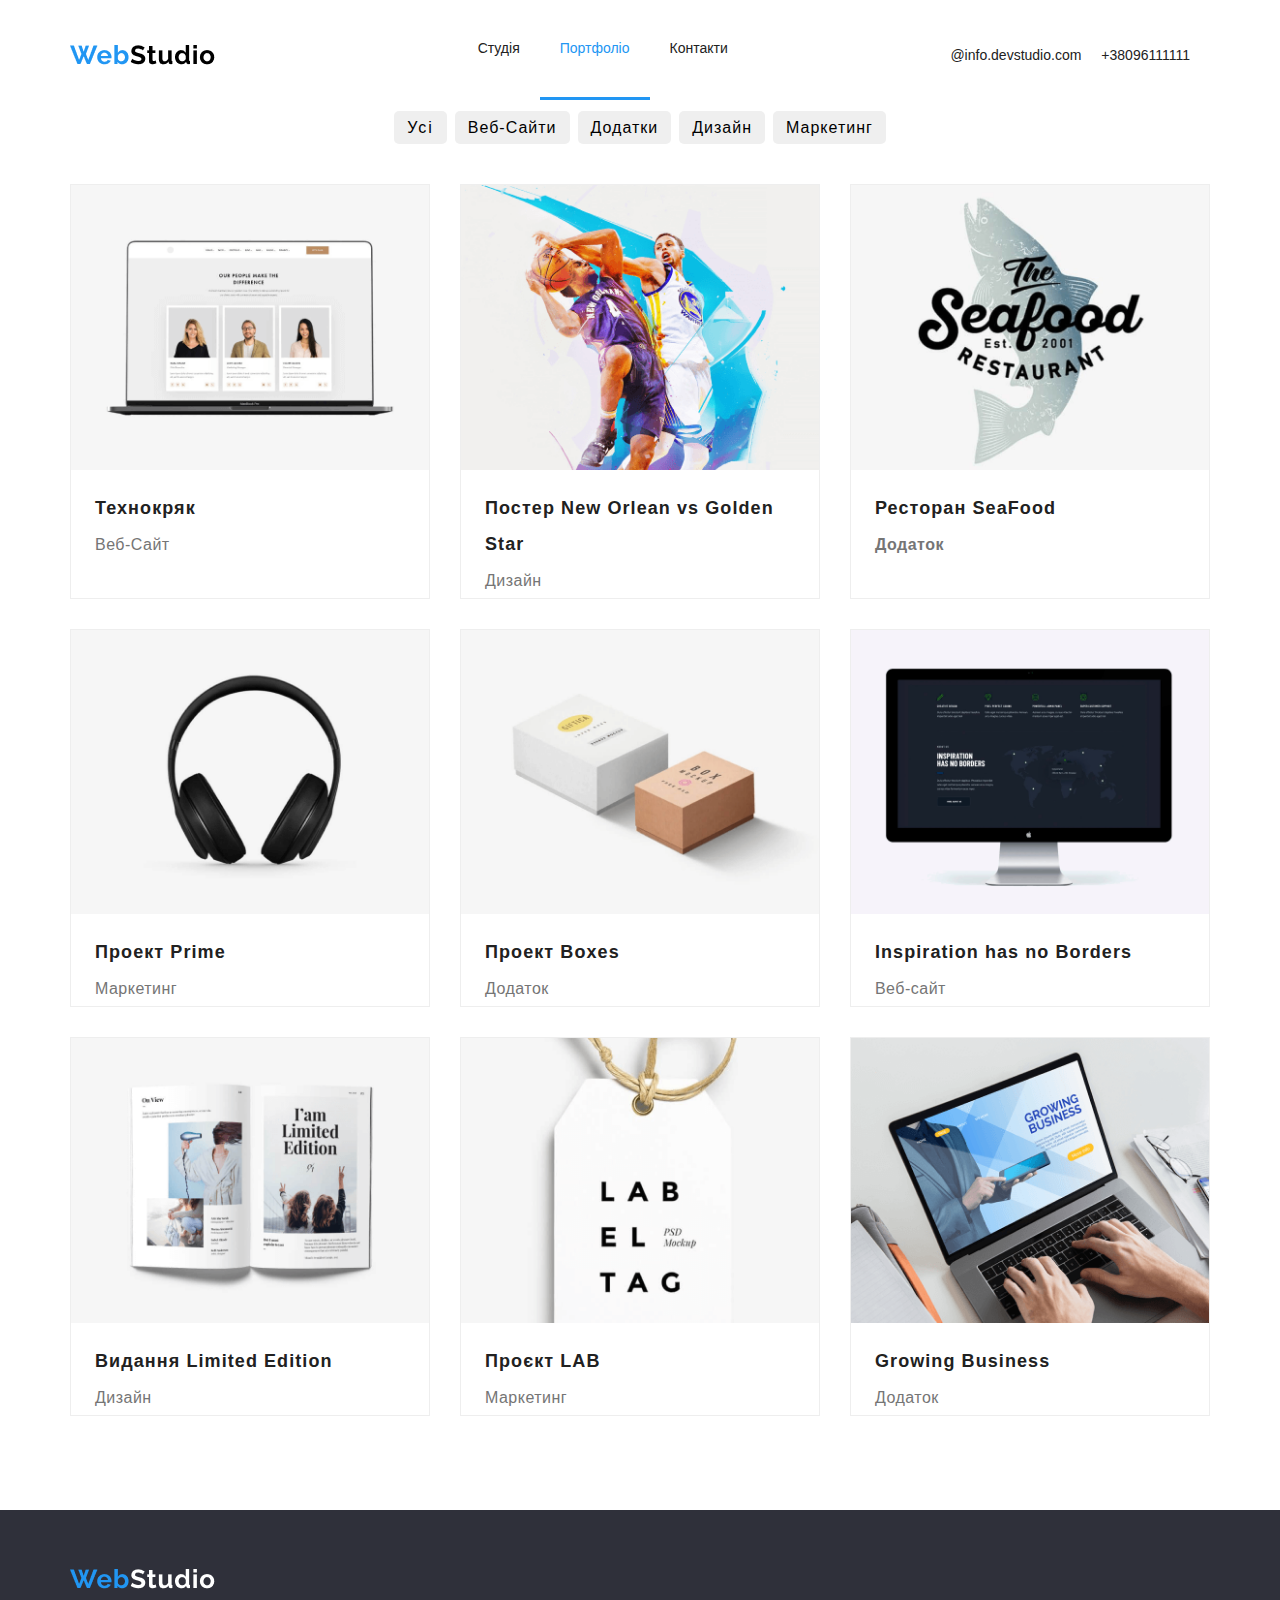
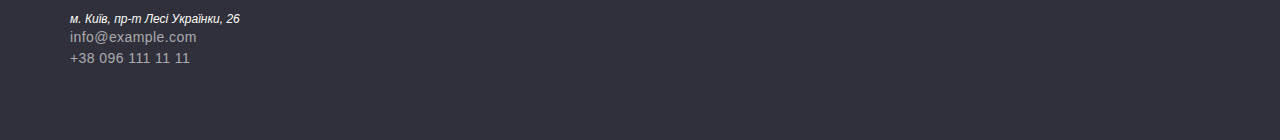
==== commit 73dab313: "1234" ====
--- a/portfolio.html
+++ b/portfolio.html
@@ -41,11 +41,12 @@
       <section class="sec2">
         <figure class="figures  ">
           <img class="figm "src="Img/foto.png" alt="#" width="250px" />
-          <div class="overlay"><p >Ресурс пропонує комплексні пропозиції з різним рівнем функціоналу та сервісів. Все це дозволить відвідувачу отримати вичерпні відомості про компанію чи приватну особу</p.</div>
+         
           <figcaption class="texnokrak">
             Технокряк <br />
             <span class="vtexnokrak"> Веб-Сайт</span>
           </figcaption>
+           <div class="overlay"><p >Ресурс пропонує комплексні пропозиції з різним рівнем функціоналу та сервісів. Все це дозволить відвідувачу отримати вичерпні відомості про компанію чи приватну особу</p.</div>
         </figure>
        
         <figure class="figures">
@@ -54,6 +55,7 @@
             Постер New Orlean vs Golden Star <br />
             <span class="poster1-2"> Дизайн</span>
           </figcaption>
+          <div class="overlay"><p >Ресурс пропонує комплексні пропозиції з різним рівнем функціоналу та сервісів. Все це дозволить відвідувачу отримати вичерпні відомості про компанію чи приватну особу</p.</div>
         </figure>
        
         <figure class="figures">
@@ -62,6 +64,7 @@
             Ресторан SeaFood <br />
             <span class="poster2-2"> Додаток</span>
           </figcaption>
+          <div class="overlay"><p >Ресурс пропонує комплексні пропозиції з різним рівнем функціоналу та сервісів. Все це дозволить відвідувачу отримати вичерпні відомості про компанію чи приватну особу</p.</div>
         </figure>
       
         <figure class="figures">
@@ -74,6 +77,7 @@
             Проект Prime <br />
             <span class="poster3-2"> Маркетинг</span>
           </figcaption>
+          <div class="overlay"><p >Ресурс пропонує комплексні пропозиції з різним рівнем функціоналу та сервісів. Все це дозволить відвідувачу отримати вичерпні відомості про компанію чи приватну особу</p.</div>
         </figure>
        
         <figure class="figures">
@@ -85,7 +89,8 @@
           <figcaption class="poster4">
             Проект Boxes <br />
             <span class="poster4-2">Додаток</span>
-          </figcaption>
+          </figcaption> 
+            <div class="overlay"><p >Ресурс пропонує комплексні пропозиції з різним рівнем функціоналу та сервісів. Все це дозволить відвідувачу отримати вичерпні відомості про компанію чи приватну особу</p.</div>
         </figure>
      
         <figure class="figures">
@@ -97,7 +102,8 @@
           <figcaption class="poster5">
             Inspiration has no Borders <br />
             <span class="poster5-2"> Веб-сайт</span>
-          </figcaption>
+          </figcaption> 
+            <div class="overlay"><p >Ресурс пропонує комплексні пропозиції з різним рівнем функціоналу та сервісів. Все це дозволить відвідувачу отримати вичерпні відомості про компанію чи приватну особу</p.</div>
         </figure>
     
         <figure class="figures figs">
@@ -109,7 +115,8 @@
           <figcaption class="poster6">
             Видання Limited Edition <br />
             <span class="poster6-2">Дизайн</span>
-          </figcaption>
+          </figcaption> 
+            <div class="overlay"><p >Ресурс пропонує комплексні пропозиції з різним рівнем функціоналу та сервісів. Все це дозволить відвідувачу отримати вичерпні відомості про компанію чи приватну особу</p.</div>
         </figure>
       
         <figure class="figures figs">
@@ -121,7 +128,8 @@
           <figcaption class="poster7">
             Проєкт LAB <br />
             <span class="poster7-2">Маркетинг</span>
-          </figcaption>
+          </figcaption> 
+            <div class="overlay"><p >Ресурс пропонує комплексні пропозиції з різним рівнем функціоналу та сервісів. Все це дозволить відвідувачу отримати вичерпні відомості про компанію чи приватну особу</p.</div>
         </figure>
      
         <figure class="figures figs">
@@ -133,7 +141,8 @@
           <figcaption class="poster8">
             Growing Business <br />
             <span class="poster8-2">Додаток</span>
-          </figcaption>
+          </figcaption> 
+            <div class="overlay"><p >Ресурс пропонує комплексні пропозиції з різним рівнем функціоналу та сервісів. Все це дозволить відвідувачу отримати вичерпні відомості про компанію чи приватну особу</p.</div>
         </figure>
       </section>
     </div>
--- a/css/main.css
+++ b/css/main.css
@@ -15,6 +15,7 @@
   list-style: none;
   display: flex;
   justify-content: center;
+  height: 30px;
 }
 
 .header-nav-item a {
@@ -41,7 +42,7 @@
 }
 
 .header-mail {
-  color:#212121 ;
+  color: #212121;
   font-size: 14px;
   font-weight: 500;
   text-align: left;
@@ -239,7 +240,7 @@
   padding-top: 40px;
   padding-bottom: 40px;
   background-color: #2f303a;
-  height: 200px ;
+  height: 200px;
 }
 
 .footer address {
@@ -370,10 +371,9 @@
   padding-bottom: 50px;
 }
 .regular-clients-list {
-  display: flex; 
+  display: flex;
   list-style-type: none;
   justify-content: space-between;
-
 }
 
 .regular-clients-item i {
@@ -381,17 +381,14 @@
   width: 250px;
   color: #afb1b8;
   height: 250px;
-  border: 0px ;
+  border: 0px;
   border-radius: 10px 10px;
-
 }
 .regular-clients-link {
   text-decoration: none;
-
 }
 
 .regular-clients-link i:hover {
-
   outline: 1px solid #4b91f7;
   color: #4b91f7;
 }
@@ -421,7 +418,13 @@
   padding-right: 5px;
 }
 .regular-clients-item i {
-  border: 1px solid rgba(175, 177, 184, 1);
+  
+  padding: 10px;
+}
+.regular-clients-item i :hover {
+ padding: 100px;
+ color: rgba(33, 150, 243, 1);
+
 }
 .foot-list-link i:hover {
   background-color: rgba(33, 150, 243, 1);
@@ -436,8 +439,7 @@
   position: relative;
   top: 202px;
   font-size: 18px;
-font-weight: 700;
-
+  font-weight: 700;
 
   background-color: rgba(47, 48, 58, 0.8);
   width: 370px;
@@ -449,24 +451,19 @@
   align-items: center;
 }
 .thumb-span {
-
-  
   font-size: 16px;
   font-weight: 700;
   text-transform: uppercase;
-  
-
-}
-.footer-form{
+}
+.footer-form {
   margin-right: 50px;
   position: absolute;
   top: 25%;
   left: 50%;
   float: right;
-  
-}
-
-.footer-form-header{
+}
+
+.footer-form-header {
   font-size: 14px;
   font-weight: 500;
   color: #fff;
@@ -475,23 +472,22 @@
   letter-spacing: 1.5px;
 }
 
-.footer-form-wrap{
+.footer-form-wrap {
   display: flex;
   justify-content: flex-end;
 }
 
-.footer-form-input{
-    padding: 15px 16px;
-    border: 1px solid rgba(255, 255, 255, 0.3);
-    background-color: rgba(33, 150, 243, 0);
-    border-radius: 4px;
-    margin-bottom: 10px;
-    resize: none; 
-    width: 326px;
-
-}
-
-.footer-form-btn{
+.footer-form-input {
+  padding: 15px 16px;
+  border: 1px solid rgba(255, 255, 255, 0.3);
+  background-color: rgba(33, 150, 243, 0);
+  border-radius: 4px;
+  margin-bottom: 10px;
+  resize: none;
+  width: 326px;
+}
+
+.footer-form-btn {
   display: flex;
   border: none;
   border-radius: 4px;
@@ -509,8 +505,6 @@
   font-weight: 700;
   line-height: 25px;
   margin: 0 auto;
- 
-
 }
 .icon-sendd {
   margin-left: 30px;
@@ -519,35 +513,25 @@
   margin-top: 50px;
 }
 
-
-
 .label-inputs {
   position: relative;
 }
 .svg-form {
-
   fill: #212121;
   position: absolute;
   bottom: 4px;
   right: 475px;
   width: 14px;
   height: 14px;
-  
-  
 }
 .form-input:focus + .svg-form {
   border-radius: 2px;
-  fill:#2196F3 ;
-}
-
-  
+  fill: #2196f3;
+}
 
 .label-inputs:focus-within .svg-form {
-  fill: #2196F3 !important;
-  }
-
-
-
+  fill: #2196f3 !important;
+}
 
 .form-input {
   padding-left: 30px !important;
@@ -555,8 +539,9 @@
 }
 .header_nav_link {
   position: relative;
-  padding-bottom: 10px;
-}
+  padding-bottom: 70px;
+}
+
 .header-nav-item_active::after {
   content: "";
   position: absolute;
@@ -565,6 +550,15 @@
   background-color: var(--clr);
   bottom: 0;
   left: 0;
-  
-  
-}
+}
+.section-four-link-item i {
+  border: 0px;
+  border-radius: 50%;
+}
+.regular-clients li {
+}
+.regular-clients-link a {
+  width: 164px;
+  height: 90px;
+  display: inline-block;
+}
--- a/css/portfolio.css
+++ b/css/portfolio.css
@@ -411,7 +411,7 @@
 
 .header_nav_link {
   position: relative;
-  padding-bottom: 10px;
+  padding-bottom: 60px;
 }
 
   .header-nav-item_active::after {
@@ -436,7 +436,7 @@
     bottom: 0;
     left: 0;
     right: 0;
-    height: 70%;
+    height: 76%;
     width: 100%;
     opacity: 0;
     transition: .5s ease;
@@ -463,8 +463,10 @@
   z-index: 0; 
   position: relative;
 }
-
-
-
-
-
+.header-nav-list {
+  height: 30px;
+}
+
+
+
+
